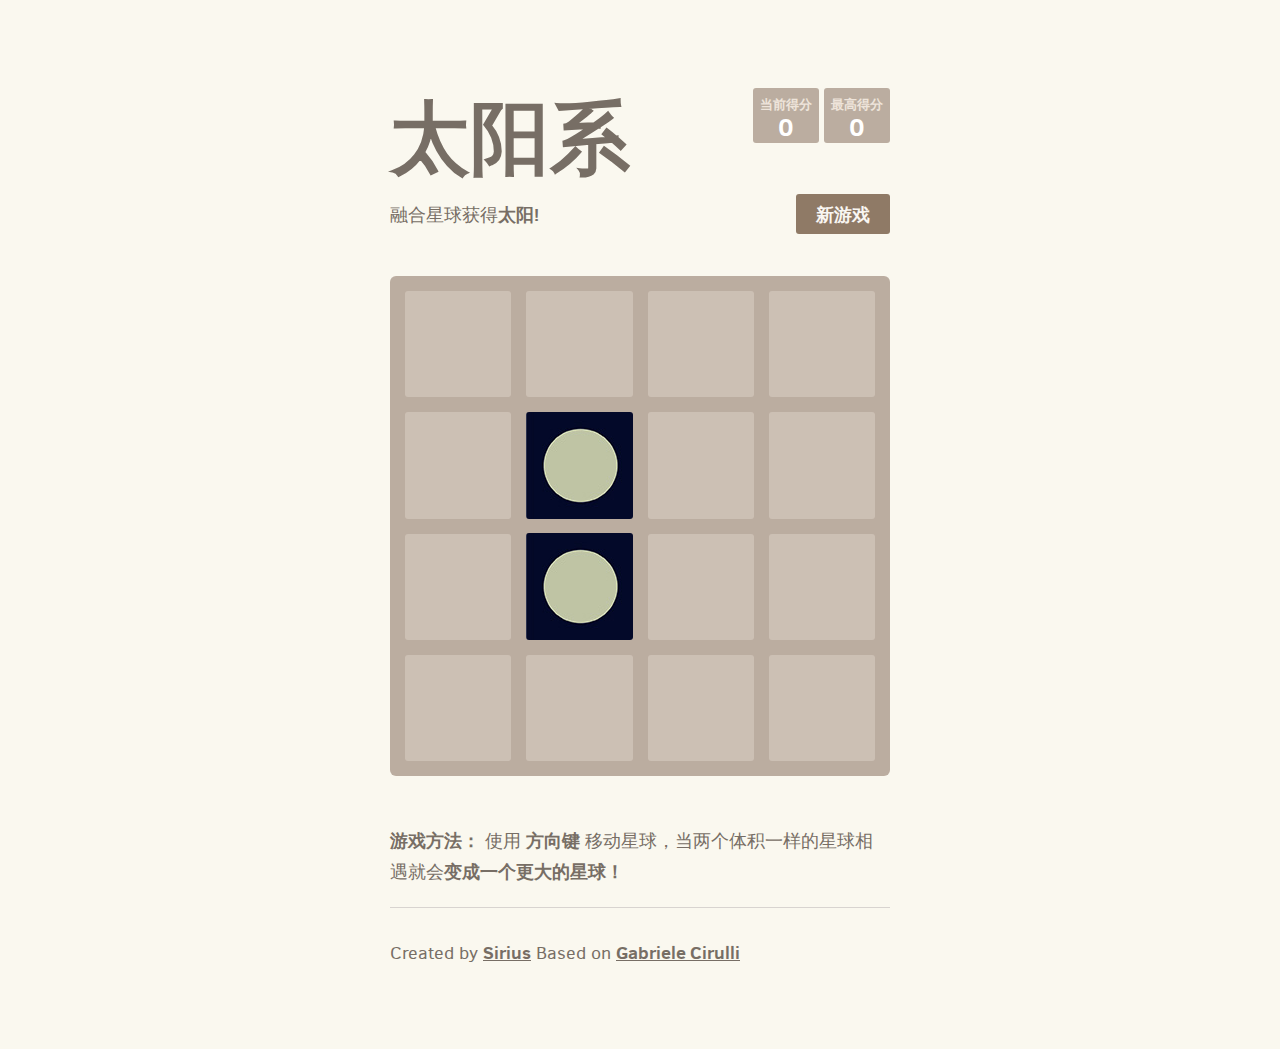
==== index.html @ b54066eb "Initial" ====
<!DOCTYPE html>
<html>
<head>
  <meta charset="utf-8">
  <title>2048</title>

  <link href="style/main.css" rel="stylesheet" type="text/css">
  <link rel="shortcut icon" href="favicon.ico">
  <link rel="apple-touch-icon" href="meta/apple-touch-icon.png">
  <link rel="apple-touch-startup-image" href="meta/apple-touch-startup-image-640x1096.png" media="(device-width: 320px) and (device-height: 568px) and (-webkit-device-pixel-ratio: 2)"> <!-- iPhone 5+ -->
  <link rel="apple-touch-startup-image" href="meta/apple-touch-startup-image-640x920.png"  media="(device-width: 320px) and (device-height: 480px) and (-webkit-device-pixel-ratio: 2)"> <!-- iPhone, retina -->
  <meta name="apple-mobile-web-app-capable" content="yes">
  <meta name="apple-mobile-web-app-status-bar-style" content="black">

  <meta name="HandheldFriendly" content="True">
  <meta name="MobileOptimized" content="320">
  <meta name="viewport" content="width=device-width, target-densitydpi=160dpi, initial-scale=1.0, maximum-scale=1, user-scalable=no, minimal-ui">
</head>
<body>
  <div class="container">
    <div class="heading">
      <h1 class="title">太阳系</h1>
      <div class="scores-container">
        <div class="score-container">0</div>
        <div class="best-container">0</div>
      </div>
    </div>

    <div class="above-game">
      <p class="game-intro">融合星球获得<strong>太阳!</strong></p>
      <a class="restart-button">新游戏</a>
    </div>

    <div class="game-container">
      <div class="game-message">
        <p></p>
        <div class="lower">
	        <a class="keep-playing-button">继续游戏</a>
          <a class="retry-button">再次尝试</a>
        </div>
      </div>

      <div class="grid-container">
        <div class="grid-row">
          <div class="grid-cell"></div>
          <div class="grid-cell"></div>
          <div class="grid-cell"></div>
          <div class="grid-cell"></div>
        </div>
        <div class="grid-row">
          <div class="grid-cell"></div>
          <div class="grid-cell"></div>
          <div class="grid-cell"></div>
          <div class="grid-cell"></div>
        </div>
        <div class="grid-row">
          <div class="grid-cell"></div>
          <div class="grid-cell"></div>
          <div class="grid-cell"></div>
          <div class="grid-cell"></div>
        </div>
        <div class="grid-row">
          <div class="grid-cell"></div>
          <div class="grid-cell"></div>
          <div class="grid-cell"></div>
          <div class="grid-cell"></div>
        </div>
      </div>

      <div class="tile-container">

      </div>
    </div>

    <p class="game-explanation">
      <strong class="important">游戏方法：</strong> 使用 <strong>方向键</strong> 移动星球，当两个体积一样的星球相遇就会<strong>变成一个更大的星球！</strong>
    </p>
    <hr>
    <p>
    Created by <a href="http://prettymaomao.com" target="_blank">Sirius</a> Based on <a href="http://gabrielecirulli.github.io/2048/"target="_blank">Gabriele Cirulli</a> 
    </p>
  </div>

  <script src="js/bind_polyfill.js"></script>
  <script src="js/classlist_polyfill.js"></script>
  <script src="js/animframe_polyfill.js"></script>
  <script src="js/keyboard_input_manager.js"></script>
  <script src="js/html_actuator.js"></script>
  <script src="js/grid.js"></script>
  <script src="js/tile.js"></script>
  <script src="js/local_storage_manager.js"></script>
  <script src="js/game_manager.js"></script>
  <script src="js/application.js"></script>
</body>
</html>
---- style/main.css ----
@import url(fonts/clear-sans.css);
html, body {
  margin: 0;
  padding: 0;
  background: #faf8ef;
  color: #776e65;
  font-family: "Clear Sans", "Helvetica Neue", Arial, sans-serif;
  font-size: 18px; }

body {
  margin: 80px 0; }

.heading:after {
  content: "";
  display: block;
  clear: both; }

h1.title {
  font-size: 80px;
  font-weight: bold;
  margin: 0;
  display: block;
  float: left; }

@-webkit-keyframes move-up {
  0% {
    top: 25px;
    opacity: 1; }

  100% {
    top: -50px;
    opacity: 0; } }
@-moz-keyframes move-up {
  0% {
    top: 25px;
    opacity: 1; }

  100% {
    top: -50px;
    opacity: 0; } }
@keyframes move-up {
  0% {
    top: 25px;
    opacity: 1; }

  100% {
    top: -50px;
    opacity: 0; } }
.scores-container {
  float: right;
  text-align: right; }

.score-container, .best-container {
  position: relative;
  display: inline-block;
  background: #bbada0;
  padding: 15px 25px;
  font-size: 25px;
  height: 25px;
  line-height: 47px;
  font-weight: bold;
  border-radius: 3px;
  color: white;
  margin-top: 8px;
  text-align: center; }
  .score-container:after, .best-container:after {
    position: absolute;
    width: 100%;
    top: 10px;
    left: 0;
    text-transform: uppercase;
    font-size: 13px;
    line-height: 13px;
    text-align: center;
    color: #eee4da; }
  .score-container .score-addition, .best-container .score-addition {
    position: absolute;
    right: 30px;
    color: red;
    font-size: 25px;
    line-height: 25px;
    font-weight: bold;
    color: rgba(119, 110, 101, 0.9);
    z-index: 100;
    -webkit-animation: move-up 600ms ease-in;
    -moz-animation: move-up 600ms ease-in;
    animation: move-up 600ms ease-in;
    -webkit-animation-fill-mode: both;
    -moz-animation-fill-mode: both;
    animation-fill-mode: both; }


.score-container:after {
  content: "当前得分"; }

.best-container:after {
  content: "最高得分"; }

p {
  margin-top: 0;
  margin-bottom: 10px;
  line-height: 1.65; }

a {
  color: #776e65;
  font-weight: bold;
  text-decoration: underline;
  cursor: pointer; }

strong.important {
  text-transform: uppercase; }

hr {
  border: none;
  border-bottom: 1px solid #d8d4d0;
  margin-top: 20px;
  margin-bottom: 30px; }

.container {
  width: 500px;
  margin: 0 auto; }

@-webkit-keyframes fade-in {
  0% {
    opacity: 0; }

  100% {
    opacity: 1; } }
@-moz-keyframes fade-in {
  0% {
    opacity: 0; }

  100% {
    opacity: 1; } }
@keyframes fade-in {
  0% {
    opacity: 0; }

  100% {
    opacity: 1; } }
.game-container {
  margin-top: 40px;
  position: relative;
  padding: 15px;
  cursor: default;
  -webkit-touch-callout: none;
  -ms-touch-callout: none;
  -webkit-user-select: none;
  -moz-user-select: none;
  -ms-user-select: none;
  -ms-touch-action: none;
  touch-action: none;
  background: #bbada0;
  border-radius: 6px;
  width: 500px;
  height: 500px;
  -webkit-box-sizing: border-box;
  -moz-box-sizing: border-box;
  box-sizing: border-box; }
  .game-container .game-message {
    display: none;
    position: absolute;
    top: 0;
    right: 0;
    bottom: 0;
    left: 0;
    background: rgba(238, 228, 218, 0.5);
    z-index: 100;
    text-align: center;
    -webkit-animation: fade-in 800ms ease 1200ms;
    -moz-animation: fade-in 800ms ease 1200ms;
    animation: fade-in 800ms ease 1200ms;
    -webkit-animation-fill-mode: both;
    -moz-animation-fill-mode: both;
    animation-fill-mode: both; }
    .game-container .game-message p {
      font-size: 60px;
      font-weight: bold;
      height: 60px;
      line-height: 60px;
      margin-top: 222px; }
    .game-container .game-message .lower {
      display: block;
      margin-top: 59px; }
    .game-container .game-message a {
      display: inline-block;
      background: #8f7a66;
      border-radius: 3px;
      padding: 0 20px;
      text-decoration: none;
      color: #f9f6f2;
      height: 40px;
      line-height: 42px;
      margin-left: 9px; }
      .game-container .game-message a.keep-playing-button {
        display: none; }
    .game-container .game-message.game-won {
      background: rgba(237, 194, 46, 0.5);
      color: #f9f6f2; }
      .game-container .game-message.game-won a.keep-playing-button {
        display: inline-block; }
    .game-container .game-message.game-won, .game-container .game-message.game-over {
      display: block; }

.grid-container {
  position: absolute;
  z-index: 1; }

.grid-row {
  margin-bottom: 15px; }
  .grid-row:last-child {
    margin-bottom: 0; }
  .grid-row:after {
    content: "";
    display: block;
    clear: both; }

.grid-cell {
  width: 106.25px;
  height: 106.25px;
  margin-right: 15px;
  float: left;
  border-radius: 3px;
  background: rgba(238, 228, 218, 0.35); }
  .grid-cell:last-child {
    margin-right: 0; }

.tile-container {
  position: absolute;
  z-index: 2; }

.tile, .tile .tile-inner {
  width: 107px;
  height: 107px;
  line-height: 116.25px; }
.tile.tile-position-1-1 {
  -webkit-transform: translate(0px, 0px);
  -moz-transform: translate(0px, 0px);
  transform: translate(0px, 0px); }
.tile.tile-position-1-2 {
  -webkit-transform: translate(0px, 121px);
  -moz-transform: translate(0px, 121px);
  transform: translate(0px, 121px); }
.tile.tile-position-1-3 {
  -webkit-transform: translate(0px, 242px);
  -moz-transform: translate(0px, 242px);
  transform: translate(0px, 242px); }
.tile.tile-position-1-4 {
  -webkit-transform: translate(0px, 363px);
  -moz-transform: translate(0px, 363px);
  transform: translate(0px, 363px); }
.tile.tile-position-2-1 {
  -webkit-transform: translate(121px, 0px);
  -moz-transform: translate(121px, 0px);
  transform: translate(121px, 0px); }
.tile.tile-position-2-2 {
  -webkit-transform: translate(121px, 121px);
  -moz-transform: translate(121px, 121px);
  transform: translate(121px, 121px); }
.tile.tile-position-2-3 {
  -webkit-transform: translate(121px, 242px);
  -moz-transform: translate(121px, 242px);
  transform: translate(121px, 242px); }
.tile.tile-position-2-4 {
  -webkit-transform: translate(121px, 363px);
  -moz-transform: translate(121px, 363px);
  transform: translate(121px, 363px); }
.tile.tile-position-3-1 {
  -webkit-transform: translate(242px, 0px);
  -moz-transform: translate(242px, 0px);
  transform: translate(242px, 0px); }
.tile.tile-position-3-2 {
  -webkit-transform: translate(242px, 121px);
  -moz-transform: translate(242px, 121px);
  transform: translate(242px, 121px); }
.tile.tile-position-3-3 {
  -webkit-transform: translate(242px, 242px);
  -moz-transform: translate(242px, 242px);
  transform: translate(242px, 242px); }
.tile.tile-position-3-4 {
  -webkit-transform: translate(242px, 363px);
  -moz-transform: translate(242px, 363px);
  transform: translate(242px, 363px); }
.tile.tile-position-4-1 {
  -webkit-transform: translate(363px, 0px);
  -moz-transform: translate(363px, 0px);
  transform: translate(363px, 0px); }
.tile.tile-position-4-2 {
  -webkit-transform: translate(363px, 121px);
  -moz-transform: translate(363px, 121px);
  transform: translate(363px, 121px); }
.tile.tile-position-4-3 {
  -webkit-transform: translate(363px, 242px);
  -moz-transform: translate(363px, 242px);
  transform: translate(363px, 242px); }
.tile.tile-position-4-4 {
  -webkit-transform: translate(363px, 363px);
  -moz-transform: translate(363px, 363px);
  transform: translate(363px, 363px); }

.tile {
  position: absolute;
  -webkit-transition: 100ms ease-in-out;
  -moz-transition: 100ms ease-in-out;
  transition: 100ms ease-in-out;
  -webkit-transition-property: -webkit-transform;
  -moz-transition-property: -moz-transform;
  transition-property: transform; }
  .tile .tile-inner {
    border-radius: 3px;
    background: #eee4da;
    text-align: center;
    font-weight: bold;
    z-index: 10;
     }
  .tile.tile-2 .tile-inner {
	background: url('../Solar/Pluto.jpg');
    box-shadow: 0 0 30px 10px rgba(243, 215, 116, 0), inset 0 0 0 1px rgba(255, 255, 255, 0); }
  .tile.tile-4 .tile-inner {
	background: url('../Solar/Moon.jpg');
    box-shadow: 0 0 30px 10px rgba(243, 215, 116, 0), inset 0 0 0 1px rgba(255, 255, 255, 0); }
  .tile.tile-8 .tile-inner {
	background: url('../Solar/Mecury.jpg');}
  .tile.tile-16 .tile-inner {
	background: url('../Solar/Mars.jpg');}
  .tile.tile-32 .tile-inner {
	background: url('../Solar/Venus.jpg');}
  .tile.tile-64 .tile-inner {
	background: url('../Solar/Earth.jpg');}
  .tile.tile-128 .tile-inner {
	background: url('../Solar/Neptune.jpg');
    box-shadow: 0 0 30px 10px rgba(243, 215, 116, 0.2381), inset 0 0 0 1px rgba(255, 255, 255, 0.14286);
    font-size: 45px; }
    @media screen and (max-width: 520px) {
      .tile.tile-128 .tile-inner {
        font-size: 25px; } }
  .tile.tile-256 .tile-inner {
	background: url('../Solar/Telesonic.jpg');
    box-shadow: 0 0 30px 10px rgba(243, 215, 116, 0.31746), inset 0 0 0 1px rgba(255, 255, 255, 0.19048);
    font-size: 45px; }
    @media screen and (max-width: 520px) {
      .tile.tile-256 .tile-inner {
        font-size: 25px; } }
  .tile.tile-512 .tile-inner {
	background: url('../Solar/Saturn.jpg');
    box-shadow: 0 0 30px 10px rgba(243, 215, 116, 0.39683), inset 0 0 0 1px rgba(255, 255, 255, 0.2381);
    font-size: 45px; }
    @media screen and (max-width: 520px) {
      .tile.tile-512 .tile-inner {
        font-size: 25px; } }
  .tile.tile-1024 .tile-inner {
	background: url('../Solar/Jupiter.jpg');
    box-shadow: 0 0 30px 10px rgba(243, 215, 116, 0.47619), inset 0 0 0 1px rgba(255, 255, 255, 0.28571);
    font-size: 35px; }
    @media screen and (max-width: 520px) {
      .tile.tile-1024 .tile-inner {
        font-size: 15px; } }
  .tile.tile-2048 .tile-inner {
	background: url('../Solar/Sun.jpg');
    box-shadow: 0 0 30px 10px rgba(243, 215, 116, 0.55556), inset 0 0 0 1px rgba(255, 255, 255, 0.33333);
    font-size: 35px; }
    @media screen and (max-width: 520px) {
      .tile.tile-2048 .tile-inner {
        font-size: 15px; } }
  .tile.tile-super .tile-inner {
    color: #f9f6f2;
    background: #3c3a32;
    font-size: 30px; }
    @media screen and (max-width: 520px) {
      .tile.tile-super .tile-inner {
        font-size: 10px; } }

@-webkit-keyframes appear {
  0% {
    opacity: 0;
    -webkit-transform: scale(0);
    -moz-transform: scale(0);
    transform: scale(0); }

  100% {
    opacity: 1;
    -webkit-transform: scale(1);
    -moz-transform: scale(1);
    transform: scale(1); } }
@-moz-keyframes appear {
  0% {
    opacity: 0;
    -webkit-transform: scale(0);
    -moz-transform: scale(0);
    transform: scale(0); }

  100% {
    opacity: 1;
    -webkit-transform: scale(1);
    -moz-transform: scale(1);
    transform: scale(1); } }
@keyframes appear {
  0% {
    opacity: 0;
    -webkit-transform: scale(0);
    -moz-transform: scale(0);
    transform: scale(0); }

  100% {
    opacity: 1;
    -webkit-transform: scale(1);
    -moz-transform: scale(1);
    transform: scale(1); } }
.tile-new .tile-inner {
  -webkit-animation: appear 200ms ease 100ms;
  -moz-animation: appear 200ms ease 100ms;
  animation: appear 200ms ease 100ms;
  -webkit-animation-fill-mode: backwards;
  -moz-animation-fill-mode: backwards;
  animation-fill-mode: backwards; }

@-webkit-keyframes pop {
  0% {
    -webkit-transform: scale(0);
    -moz-transform: scale(0);
    transform: scale(0); }

  50% {
    -webkit-transform: scale(1.2);
    -moz-transform: scale(1.2);
    transform: scale(1.2); }

  100% {
    -webkit-transform: scale(1);
    -moz-transform: scale(1);
    transform: scale(1); } }
@-moz-keyframes pop {
  0% {
    -webkit-transform: scale(0);
    -moz-transform: scale(0);
    transform: scale(0); }

  50% {
    -webkit-transform: scale(1.2);
    -moz-transform: scale(1.2);
    transform: scale(1.2); }

  100% {
    -webkit-transform: scale(1);
    -moz-transform: scale(1);
    transform: scale(1); } }
@keyframes pop {
  0% {
    -webkit-transform: scale(0);
    -moz-transform: scale(0);
    transform: scale(0); }

  50% {
    -webkit-transform: scale(1.2);
    -moz-transform: scale(1.2);
    transform: scale(1.2); }

  100% {
    -webkit-transform: scale(1);
    -moz-transform: scale(1);
    transform: scale(1); } }
.tile-merged .tile-inner {
  z-index: 20;
  -webkit-animation: pop 200ms ease 100ms;
  -moz-animation: pop 200ms ease 100ms;
  animation: pop 200ms ease 100ms;
  -webkit-animation-fill-mode: backwards;
  -moz-animation-fill-mode: backwards;
  animation-fill-mode: backwards; }

.above-game:after {
  content: "";
  display: block;
  clear: both; }

.game-intro {
  float: left;
  line-height: 42px;
  margin-bottom: 0; }

.restart-button {
  display: inline-block;
  background: #8f7a66;
  border-radius: 3px;
  padding: 0 20px;
  text-decoration: none;
  color: #f9f6f2;
  height: 40px;
  line-height: 42px;
  display: block;
  text-align: center;
  float: right; }

.game-explanation {
  margin-top: 50px; }

@media screen and (max-width: 520px) {
  html, body {
    font-size: 15px; }

  body {
    margin: 20px 0;
    padding: 0 20px; }

  h1.title {
    font-size: 27px;
    margin-top: 15px; }

  .container {
    width: 280px;
    margin: 0 auto; }

  .score-container, .best-container {
    margin-top: 0;
    padding: 15px 10px;
    min-width: 40px; }

  .heading {
    margin-bottom: 10px; }

  .game-intro {
    width: 55%;
    display: block;
    box-sizing: border-box;
    line-height: 1.65; }

  .restart-button {
    width: 42%;
    padding: 0;
    display: block;
    box-sizing: border-box;
    margin-top: 2px; }

  .game-container {
    margin-top: 17px;
    position: relative;
    padding: 10px;
    cursor: default;
    -webkit-touch-callout: none;
    -ms-touch-callout: none;
    -webkit-user-select: none;
    -moz-user-select: none;
    -ms-user-select: none;
    -ms-touch-action: none;
    touch-action: none;
    background: #bbada0;
    border-radius: 6px;
    width: 280px;
    height: 280px;
    -webkit-box-sizing: border-box;
    -moz-box-sizing: border-box;
    box-sizing: border-box; }
    .game-container .game-message {
      display: none;
      position: absolute;
      top: 0;
      right: 0;
      bottom: 0;
      left: 0;
      background: rgba(238, 228, 218, 0.5);
      z-index: 100;
      text-align: center;
      -webkit-animation: fade-in 800ms ease 1200ms;
      -moz-animation: fade-in 800ms ease 1200ms;
      animation: fade-in 800ms ease 1200ms;
      -webkit-animation-fill-mode: both;
      -moz-animation-fill-mode: both;
      animation-fill-mode: both; }
      .game-container .game-message p {
        font-size: 60px;
        font-weight: bold;
        height: 60px;
        line-height: 60px;
        margin-top: 222px; }
      .game-container .game-message .lower {
        display: block;
        margin-top: 59px; }
      .game-container .game-message a {
        display: inline-block;
        background: #8f7a66;
        border-radius: 3px;
        padding: 0 20px;
        text-decoration: none;
        color: #f9f6f2;
        height: 40px;
        line-height: 42px;
        margin-left: 9px; }
        .game-container .game-message a.keep-playing-button {
          display: none; }
      .game-container .game-message.game-won {
        background: rgba(237, 194, 46, 0.5);
        color: #f9f6f2; }
        .game-container .game-message.game-won a.keep-playing-button {
          display: inline-block; }
      .game-container .game-message.game-won, .game-container .game-message.game-over {
        display: block; }

  .grid-container {
    position: absolute;
    z-index: 1; }

  .grid-row {
    margin-bottom: 10px; }
    .grid-row:last-child {
      margin-bottom: 0; }
    .grid-row:after {
      content: "";
      display: block;
      clear: both; }

  .grid-cell {
    width: 57.5px;
    height: 57.5px;
    margin-right: 10px;
    float: left;
    border-radius: 3px;
    background: rgba(238, 228, 218, 0.35); }
    .grid-cell:last-child {
      margin-right: 0; }

  .tile-container {
    position: absolute;
    z-index: 2; }

  .tile, .tile .tile-inner {
    width: 58px;
    height: 58px;
    line-height: 67.5px; }
  .tile.tile-position-1-1 {
    -webkit-transform: translate(0px, 0px);
    -moz-transform: translate(0px, 0px);
    transform: translate(0px, 0px); }
  .tile.tile-position-1-2 {
    -webkit-transform: translate(0px, 67px);
    -moz-transform: translate(0px, 67px);
    transform: translate(0px, 67px); }
  .tile.tile-position-1-3 {
    -webkit-transform: translate(0px, 135px);
    -moz-transform: translate(0px, 135px);
    transform: translate(0px, 135px); }
  .tile.tile-position-1-4 {
    -webkit-transform: translate(0px, 202px);
    -moz-transform: translate(0px, 202px);
    transform: translate(0px, 202px); }
  .tile.tile-position-2-1 {
    -webkit-transform: translate(67px, 0px);
    -moz-transform: translate(67px, 0px);
    transform: translate(67px, 0px); }
  .tile.tile-position-2-2 {
    -webkit-transform: translate(67px, 67px);
    -moz-transform: translate(67px, 67px);
    transform: translate(67px, 67px); }
  .tile.tile-position-2-3 {
    -webkit-transform: translate(67px, 135px);
    -moz-transform: translate(67px, 135px);
    transform: translate(67px, 135px); }
  .tile.tile-position-2-4 {
    -webkit-transform: translate(67px, 202px);
    -moz-transform: translate(67px, 202px);
    transform: translate(67px, 202px); }
  .tile.tile-position-3-1 {
    -webkit-transform: translate(135px, 0px);
    -moz-transform: translate(135px, 0px);
    transform: translate(135px, 0px); }
  .tile.tile-position-3-2 {
    -webkit-transform: translate(135px, 67px);
    -moz-transform: translate(135px, 67px);
    transform: translate(135px, 67px); }
  .tile.tile-position-3-3 {
    -webkit-transform: translate(135px, 135px);
    -moz-transform: translate(135px, 135px);
    transform: translate(135px, 135px); }
  .tile.tile-position-3-4 {
    -webkit-transform: translate(135px, 202px);
    -moz-transform: translate(135px, 202px);
    transform: translate(135px, 202px); }
  .tile.tile-position-4-1 {
    -webkit-transform: translate(202px, 0px);
    -moz-transform: translate(202px, 0px);
    transform: translate(202px, 0px); }
  .tile.tile-position-4-2 {
    -webkit-transform: translate(202px, 67px);
    -moz-transform: translate(202px, 67px);
    transform: translate(202px, 67px); }
  .tile.tile-position-4-3 {
    -webkit-transform: translate(202px, 135px);
    -moz-transform: translate(202px, 135px);
    transform: translate(202px, 135px); }
  .tile.tile-position-4-4 {
    -webkit-transform: translate(202px, 202px);
    -moz-transform: translate(202px, 202px);
    transform: translate(202px, 202px); }

  .tile .tile-inner {
    font-size: 35px; }

  .game-message p {
    font-size: 30px !important;
    height: 30px !important;
    line-height: 30px !important;
    margin-top: 90px !important; }
  .game-message .lower {
    margin-top: 30px !important; } }
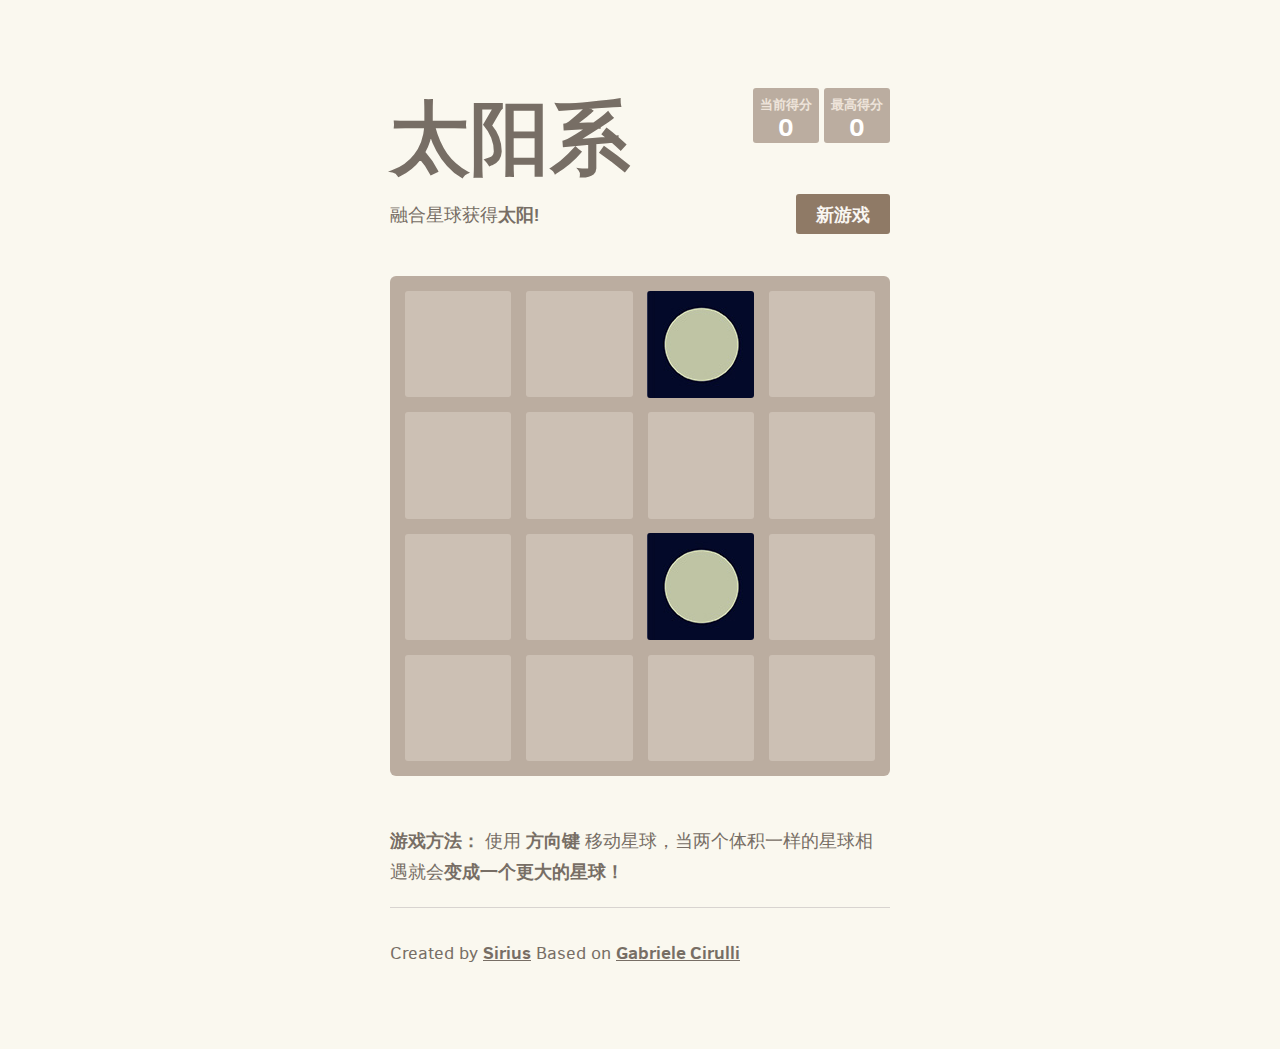
==== commit 8a69fdca: "bug fix" ====
--- a/index.html
+++ b/index.html
@@ -2,7 +2,7 @@
 <html>
 <head>
   <meta charset="utf-8">
-  <title>2048</title>
+  <title>太阳系</title>
 
   <link href="style/main.css" rel="stylesheet" type="text/css">
   <link rel="shortcut icon" href="favicon.ico">
--- a/style/main.css
+++ b/style/main.css
@@ -315,20 +315,45 @@
      }
   .tile.tile-2 .tile-inner {
 	background: url('../Solar/Pluto.jpg');
+	background-repeat:no-repeat;
+	background-position:center;
+	background-size:100% 100%;
     box-shadow: 0 0 30px 10px rgba(243, 215, 116, 0), inset 0 0 0 1px rgba(255, 255, 255, 0); }
   .tile.tile-4 .tile-inner {
 	background: url('../Solar/Moon.jpg');
+	background-repeat:no-repeat;
+	background-position:center;
+	background-size:100% 100%;
     box-shadow: 0 0 30px 10px rgba(243, 215, 116, 0), inset 0 0 0 1px rgba(255, 255, 255, 0); }
   .tile.tile-8 .tile-inner {
-	background: url('../Solar/Mecury.jpg');}
+	background: url('../Solar/Mecury.jpg');
+	background-repeat:no-repeat;
+	background-position:center;
+	background-size:100% 100%;
+}
   .tile.tile-16 .tile-inner {
-	background: url('../Solar/Mars.jpg');}
+	background: url('../Solar/Mars.jpg');
+	background-repeat:no-repeat;
+	background-position:center;
+	background-size:100% 100%;
+}
   .tile.tile-32 .tile-inner {
-	background: url('../Solar/Venus.jpg');}
+	background: url('../Solar/Venus.jpg');
+	background-repeat:no-repeat;
+	background-position:center;
+	background-size:100% 100%;
+}
   .tile.tile-64 .tile-inner {
-	background: url('../Solar/Earth.jpg');}
+	background: url('../Solar/Earth.jpg');
+	background-repeat:no-repeat;
+	background-position:center;
+	background-size:100% 100%;
+}
   .tile.tile-128 .tile-inner {
 	background: url('../Solar/Neptune.jpg');
+	background-repeat:no-repeat;
+	background-position:center;
+	background-size:100% 100%;
     box-shadow: 0 0 30px 10px rgba(243, 215, 116, 0.2381), inset 0 0 0 1px rgba(255, 255, 255, 0.14286);
     font-size: 45px; }
     @media screen and (max-width: 520px) {
@@ -336,6 +361,9 @@
         font-size: 25px; } }
   .tile.tile-256 .tile-inner {
 	background: url('../Solar/Telesonic.jpg');
+	background-repeat:no-repeat;
+	background-position:center;
+	background-size:100% 100%;
     box-shadow: 0 0 30px 10px rgba(243, 215, 116, 0.31746), inset 0 0 0 1px rgba(255, 255, 255, 0.19048);
     font-size: 45px; }
     @media screen and (max-width: 520px) {
@@ -343,6 +371,9 @@
         font-size: 25px; } }
   .tile.tile-512 .tile-inner {
 	background: url('../Solar/Saturn.jpg');
+	background-repeat:no-repeat;
+	background-position:center;
+	background-size:100% 100%;
     box-shadow: 0 0 30px 10px rgba(243, 215, 116, 0.39683), inset 0 0 0 1px rgba(255, 255, 255, 0.2381);
     font-size: 45px; }
     @media screen and (max-width: 520px) {
@@ -350,6 +381,9 @@
         font-size: 25px; } }
   .tile.tile-1024 .tile-inner {
 	background: url('../Solar/Jupiter.jpg');
+	background-repeat:no-repeat;
+	background-position:center;
+	background-size:100% 100%;
     box-shadow: 0 0 30px 10px rgba(243, 215, 116, 0.47619), inset 0 0 0 1px rgba(255, 255, 255, 0.28571);
     font-size: 35px; }
     @media screen and (max-width: 520px) {
@@ -357,6 +391,9 @@
         font-size: 15px; } }
   .tile.tile-2048 .tile-inner {
 	background: url('../Solar/Sun.jpg');
+	background-repeat:no-repeat;
+	background-position:center;
+	background-size:100% 100%;
     box-shadow: 0 0 30px 10px rgba(243, 215, 116, 0.55556), inset 0 0 0 1px rgba(255, 255, 255, 0.33333);
     font-size: 35px; }
     @media screen and (max-width: 520px) {
